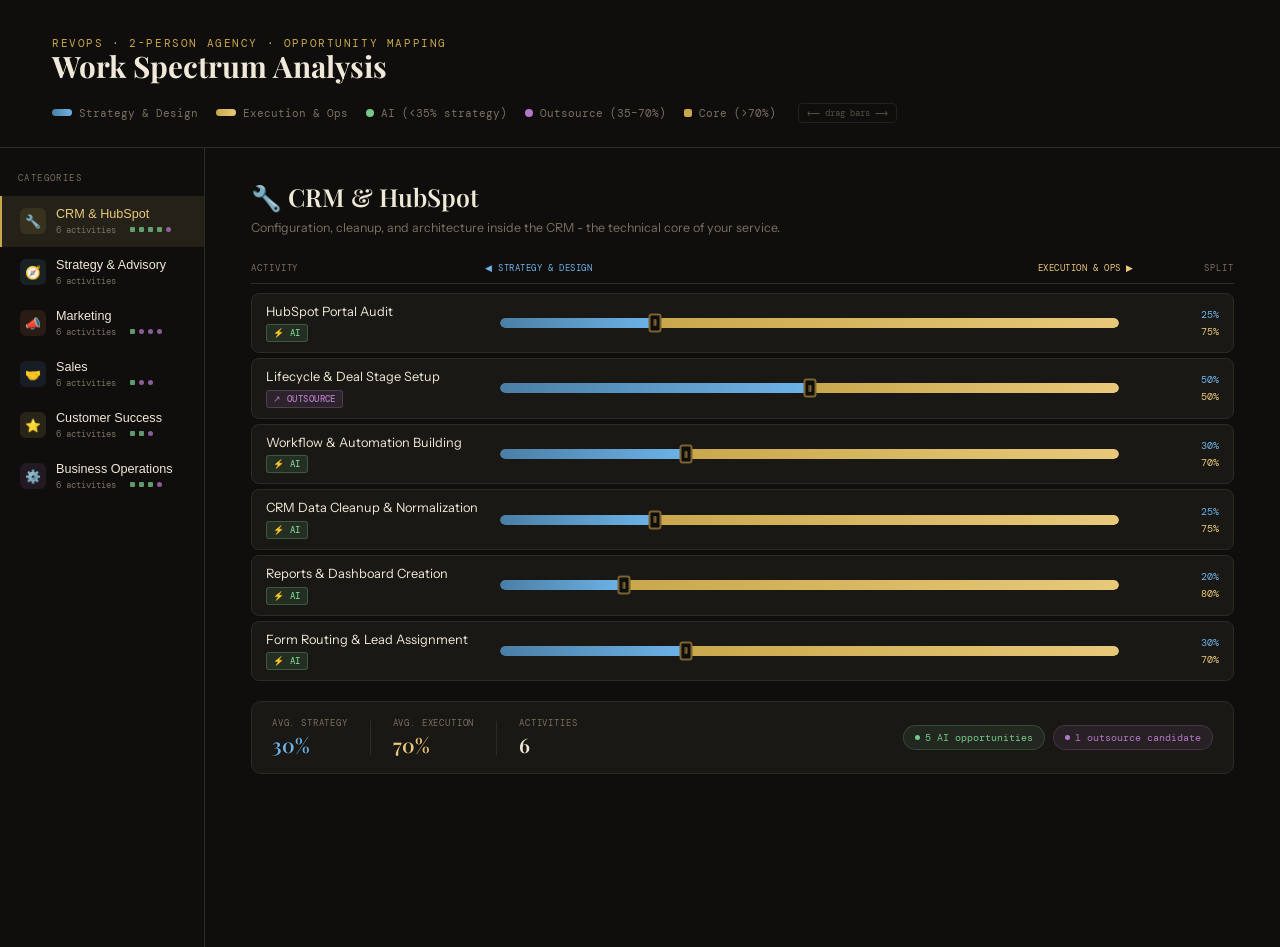
==== opportunities.html @ 94891f40 "Adding sub page for opportunity review" ====
<!DOCTYPE html>
<html lang="en">
<head>
<meta charset="UTF-8">
<meta name="viewport" content="width=device-width, initial-scale=1.0">
<title>RevOps Opportunity Spectrum</title>
<link href="https://fonts.googleapis.com/css2?family=Playfair+Display:wght@400;600;700&family=DM+Mono:wght@300;400;500&family=Instrument+Sans:wght@300;400;500&display=swap" rel="stylesheet">
<style>
  *, *::before, *::after { box-sizing: border-box; margin: 0; padding: 0; }
  :root {
    --bg: #0f0e0c;
    --surface: #1a1814;
    --surface2: #242118;
    --border: #2e2b24;
    --gold: #c9a84c;
    --gold-light: #e8c97a;
    --gold-dim: #7a6530;
    --cream: #f0e8d8;
    --muted: #7a7060;
    --strategy: #4a7fa5;
    --strategy-light: #6db3e8;
    --ops: #c9a84c;
    --ops-light: #e8c97a;
    --ai-color: #78c88c;
    --outsource-color: #b478c8;
  }
  body {
    background: var(--bg);
    color: var(--cream);
    font-family: 'Instrument Sans', sans-serif;
    min-height: 100vh;
    overflow-x: hidden;
    user-select: none;
  }
  header {
    padding: 32px 52px 24px;
    border-bottom: 1px solid var(--border);
    display: flex;
    align-items: flex-end;
    justify-content: space-between;
    gap: 20px;
    flex-wrap: wrap;
  }
  .header-left h1 {
    font-family: 'Playfair Display', serif;
    font-size: 1.85rem;
    font-weight: 700;
    color: var(--cream);
    line-height: 1.1;
  }
  .header-left .subtitle {
    font-family: 'DM Mono', monospace;
    font-size: 0.66rem;
    color: var(--gold);
    letter-spacing: 0.15em;
    text-transform: uppercase;
    margin-top: 5px;
  }
  .legend {
    display: flex;
    gap: 18px;
    align-items: center;
    flex-wrap: wrap;
    justify-content: flex-end;
  }
  .legend-item {
    display: flex;
    align-items: center;
    gap: 7px;
    font-size: 0.68rem;
    font-family: 'DM Mono', monospace;
    color: var(--muted);
  }
  .legend-swatch { width: 20px; height: 7px; border-radius: 4px; }
  .legend-swatch.s { background: linear-gradient(90deg, var(--strategy), var(--strategy-light)); }
  .legend-swatch.o { background: linear-gradient(90deg, var(--ops), var(--ops-light)); }
  .legend-dot { width: 8px; height: 8px; border-radius: 50%; }
  .legend-dot.ai { background: var(--ai-color); }
  .legend-dot.out { background: var(--outsource-color); }
  .legend-dot.core { background: var(--gold); border-radius: 2px; }
  .legend-hint {
    font-family: 'DM Mono', monospace;
    font-size: 0.59rem;
    color: var(--muted);
    opacity: 0.65;
    border: 1px solid var(--border);
    padding: 3px 8px;
    border-radius: 4px;
    margin-left: 4px;
  }

  .app {
    display: grid;
    grid-template-columns: 205px 1fr;
    height: calc(100vh - 101px);
  }
  .sidebar {
    border-right: 1px solid var(--border);
    padding: 24px 0;
    overflow-y: auto;
  }
  .sidebar-label {
    font-family: 'DM Mono', monospace;
    font-size: 0.59rem;
    letter-spacing: 0.15em;
    text-transform: uppercase;
    color: var(--muted);
    padding: 0 18px 12px;
  }
  .cat-btn {
    display: flex;
    align-items: center;
    gap: 10px;
    width: 100%;
    padding: 11px 18px;
    background: none;
    border: none;
    cursor: pointer;
    text-align: left;
    transition: all 0.18s;
    border-left: 2px solid transparent;
  }
  .cat-btn:hover { background: var(--surface); }
  .cat-btn.active { background: var(--surface2); border-left-color: var(--gold); }
  .cat-icon {
    width: 26px; height: 26px;
    border-radius: 6px;
    display: flex; align-items: center; justify-content: center;
    font-size: 0.8rem; flex-shrink: 0;
  }
  .cat-text { flex: 1; min-width: 0; }
  .cat-name { font-size: 0.79rem; font-weight: 500; color: var(--cream); display: block; }
  .cat-btn.active .cat-name { color: var(--gold-light); }
  .cat-meta {
    font-family: 'DM Mono', monospace;
    font-size: 0.57rem;
    color: var(--muted);
    display: flex;
    gap: 4px;
    margin-top: 3px;
    align-items: center;
  }
  .mini-pip { width: 5px; height: 5px; border-radius: 1px; display: inline-block; flex-shrink: 0; }

  .main { overflow-y: auto; padding: 32px 46px; }

  .category-header {
    margin-bottom: 24px;
    opacity: 0;
    animation: fadeUp 0.35s forwards;
  }
  .category-title {
    font-family: 'Playfair Display', serif;
    font-size: 1.55rem;
    font-weight: 600;
    color: var(--cream);
  }
  .category-desc {
    color: var(--muted);
    font-size: 0.78rem;
    margin-top: 5px;
    line-height: 1.6;
  }

  .col-headers {
    display: grid;
    grid-template-columns: 220px 1fr 86px;
    gap: 14px;
    align-items: center;
    margin-bottom: 9px;
    padding-bottom: 9px;
    border-bottom: 1px solid var(--border);
  }
  .col-lbl {
    font-family: 'DM Mono', monospace;
    font-size: 0.58rem;
    letter-spacing: 0.1em;
    text-transform: uppercase;
    color: var(--muted);
  }
  .col-spectrum-lbl { display: flex; justify-content: space-between; }
  .col-spectrum-lbl span {
    font-family: 'DM Mono', monospace;
    font-size: 0.58rem;
    letter-spacing: 0.06em;
    text-transform: uppercase;
  }
  .col-spectrum-lbl span:first-child { color: var(--strategy-light); }
  .col-spectrum-lbl span:last-child  { color: var(--ops-light); }

  .activity-list { display: flex; flex-direction: column; gap: 5px; }

  .activity-row {
    display: grid;
    grid-template-columns: 220px 1fr 86px;
    gap: 14px;
    align-items: center;
    padding: 10px 14px;
    border-radius: 8px;
    background: var(--surface);
    border: 1px solid var(--border);
    transition: border-color 0.18s, background 0.18s;
    opacity: 0;
    animation: fadeUp 0.3s forwards;
  }
  .activity-row:hover { border-color: var(--gold-dim); background: var(--surface2); }

  .act-label { display: flex; flex-direction: column; gap: 4px; }
  .act-name { font-size: 0.8rem; color: var(--cream); line-height: 1.3; }
  .opp-tag {
    font-family: 'DM Mono', monospace;
    font-size: 0.56rem;
    padding: 2px 6px;
    border-radius: 3px;
    letter-spacing: 0.05em;
    text-transform: uppercase;
    font-weight: 500;
    display: inline-block;
    width: fit-content;
    transition: background 0.25s, color 0.25s, border-color 0.25s;
  }
  .tag-ai  { background: rgba(120,200,140,0.12); color: var(--ai-color);        border: 1px solid rgba(120,200,140,0.28); }
  .tag-out { background: rgba(180,120,200,0.12); color: var(--outsource-color); border: 1px solid rgba(180,120,200,0.28); }
  .tag-core{ background: rgba(201,168,76,0.10);  color: var(--gold);            border: 1px solid rgba(201,168,76,0.22); }

  /* DRAGGABLE BAR */
  .bar-wrap {
    position: relative;
    height: 28px;
    display: flex;
    align-items: center;
    cursor: ew-resize;
  }
  .bar-track {
    position: absolute;
    inset: 9px 0;
    height: 10px;
    background: rgba(0,0,0,0.4);
    border-radius: 5px;
    overflow: hidden;
  }
  .bar-s {
    position: absolute;
    left: 0; top: 0; bottom: 0;
    background: linear-gradient(90deg, var(--strategy) 0%, var(--strategy-light) 100%);
    border-radius: 5px 0 0 5px;
  }
  .bar-o {
    position: absolute;
    right: 0; top: 0; bottom: 0;
    background: linear-gradient(90deg, var(--ops) 0%, var(--ops-light) 100%);
    border-radius: 0 5px 5px 0;
  }
  .bar-handle {
    position: absolute;
    top: 50%;
    transform: translate(-50%, -50%);
    width: 13px; height: 19px;
    background: var(--bg);
    border: 2px solid var(--gold-dim);
    border-radius: 3px;
    cursor: ew-resize;
    z-index: 3;
    transition: border-color 0.15s;
  }
  .bar-handle::before, .bar-handle::after {
    content: '';
    position: absolute;
    top: 50%; transform: translateY(-50%);
    width: 1.5px; height: 7px;
    background: var(--gold-dim);
    border-radius: 1px;
    transition: background 0.15s;
  }
  .bar-handle::before { left: 3px; }
  .bar-handle::after  { right: 3px; }
  .bar-wrap:hover .bar-handle,
  .bar-wrap.dragging .bar-handle {
    border-color: var(--gold);
  }
  .bar-wrap:hover .bar-handle::before,
  .bar-wrap:hover .bar-handle::after,
  .bar-wrap.dragging .bar-handle::before,
  .bar-wrap.dragging .bar-handle::after {
    background: var(--gold);
  }

  .pct-col {
    font-family: 'DM Mono', monospace;
    font-size: 0.63rem;
    text-align: right;
    line-height: 1.7;
    white-space: nowrap;
  }
  .pct-s { color: var(--strategy-light); }
  .pct-o { color: var(--ops-light); }

  .summary-bar {
    margin-top: 20px;
    padding: 15px 20px;
    background: var(--surface);
    border: 1px solid var(--border);
    border-radius: 10px;
    display: flex;
    align-items: center;
    gap: 22px;
    opacity: 0;
    animation: fadeUp 0.4s 0.22s forwards;
    flex-wrap: wrap;
  }
  .sum-stat { display: flex; flex-direction: column; gap: 2px; }
  .sum-label {
    font-family: 'DM Mono', monospace;
    font-size: 0.57rem;
    color: var(--muted);
    letter-spacing: 0.09em;
    text-transform: uppercase;
  }
  .sum-val {
    font-family: 'Playfair Display', serif;
    font-size: 1.25rem;
    font-weight: 600;
  }
  .sum-val.s { color: var(--strategy-light); }
  .sum-val.o { color: var(--ops-light); }
  .sum-val.n { color: var(--cream); }
  .divv { width: 1px; height: 34px; background: var(--border); }
  .opp-pills { margin-left: auto; display: flex; gap: 8px; flex-wrap: wrap; }
  .opp-pill {
    display: flex; align-items: center; gap: 5px;
    font-family: 'DM Mono', monospace;
    font-size: 0.62rem;
    padding: 5px 11px;
    border-radius: 20px;
    transition: all 0.2s;
  }
  .opp-pill .dot { width: 5px; height: 5px; border-radius: 50%; background: currentColor; flex-shrink: 0; }
  .opp-pill.ai   { background: rgba(120,200,140,0.09); color: var(--ai-color);        border: 1px solid rgba(120,200,140,0.22); }
  .opp-pill.out  { background: rgba(180,120,200,0.09); color: var(--outsource-color); border: 1px solid rgba(180,120,200,0.22); }
  .opp-pill.core { background: rgba(201,168,76,0.09);  color: var(--gold);            border: 1px solid rgba(201,168,76,0.18); }

  @keyframes fadeUp {
    from { opacity: 0; transform: translateY(7px); }
    to   { opacity: 1; transform: translateY(0); }
  }
  .activity-row:nth-child(1) { animation-delay: 0.04s; }
  .activity-row:nth-child(2) { animation-delay: 0.09s; }
  .activity-row:nth-child(3) { animation-delay: 0.14s; }
  .activity-row:nth-child(4) { animation-delay: 0.19s; }
  .activity-row:nth-child(5) { animation-delay: 0.24s; }
  .activity-row:nth-child(6) { animation-delay: 0.29s; }
  .activity-row:nth-child(7) { animation-delay: 0.34s; }
</style>
</head>
<body>

<header>
  <div class="header-left">
    <div class="subtitle">RevOps · 2-Person Agency · Opportunity Mapping</div>
    <h1>Work Spectrum Analysis</h1>
  </div>
  <div class="legend">
    <div class="legend-item"><div class="legend-swatch s"></div>Strategy &amp; Design</div>
    <div class="legend-item"><div class="legend-swatch o"></div>Execution &amp; Ops</div>
    <div class="legend-item"><div class="legend-dot ai"></div>AI (&lt;35% strategy)</div>
    <div class="legend-item"><div class="legend-dot out"></div>Outsource (35–70%)</div>
    <div class="legend-item"><div class="legend-dot core"></div>Core (&gt;70%)</div>
    <div class="legend-hint">⟵ drag bars ⟶</div>
  </div>
</header>

<div class="app">
  <nav class="sidebar"><div class="sidebar-label">Categories</div><div id="nav"></div></nav>
  <main class="main" id="main"></main>
</div>

<script>
// Tag auto-assigned by strategy %
// >70% strategy  → core (human judgment)
// <35% strategy  → ai  (repeatable / automatable)
// 35–70%         → outsource (mixed, delegatable)
function autoTag(s) {
  if (s >= 70) return 'core';
  if (s <= 35) return 'ai';
  return 'out';
}
const TAG_LABELS = { ai: '⚡ AI', out: '↗ Outsource', core: '✦ Core' };

const CATEGORIES = [
  {
    id: 'crm',
    icon: '🔧',
    name: 'CRM & HubSpot',
    color: '#c9a84c',
    desc: 'Configuration, cleanup, and architecture inside the CRM - the technical core of your service.',
    activities: [
      { name: 'HubSpot Portal Audit', s: 25 },
      { name: 'Lifecycle & Deal Stage Setup', s: 50 },
      { name: 'Workflow & Automation Building', s: 30 },
      { name: 'CRM Data Cleanup & Normalization', s: 25 },
      { name: 'Reports & Dashboard Creation', s: 20 },
      { name: 'Form Routing & Lead Assignment', s: 30 },
    ]
  },
  {
    id: 'strategy',
    icon: '🧭',
    name: 'Strategy & Advisory',
    color: '#6db3e8',
    desc: 'High-value consulting that defines direction - your highest-leverage, highest-margin output.',
    activities: [
      { name: 'Sales Process & Funnel Design', s: 85 },
      { name: 'Sales Coaching & Consultation', s: 90 },
      { name: 'Sales Call Reviews & Feedback', s: 90 },
      { name: 'Funnel Visualization & Mapping', s: 80 },
      { name: 'RevOps Roadmap Planning', s: 85 },
      { name: 'ICP & Targeting Definition', s: 90 },
    ]
  },
  {
    id: 'marketing',
    icon: '📣',
    name: 'Marketing',
    color: '#e8855a',
    desc: 'Demand generation and content to keep your own pipeline full as a 2-person shop.',
    activities: [
      { name: 'Brand Positioning & Messaging', s: 90 },
      { name: 'Content Strategy & Editorial', s: 80 },
      { name: 'Case Studies & Social Content', s: 55 },
      { name: 'Cold Outreach', s: 40 },
      { name: 'Website Copy & Landing Pages', s: 30 },
      { name: 'Analytics Review & Reporting', s: 50 },
    ]
  },
  {
    id: 'sales',
    icon: '🤝',
    name: 'Sales',
    color: '#5a8ee8',
    desc: 'Closing new clients - from first touch to signed contract.',
    activities: [
      { name: 'Discovery & Qualification Calls', s: 90 },
      { name: 'Proposal & Scope Writing', s: 65 },
      { name: 'Pricing & Deal Structuring', s: 85 },
      { name: 'Referral & Partner Development', s: 80 },
      { name: 'Outbound Prospecting & Follow-Up', s: 40 },
      { name: 'CRM Pipeline Hygiene', s: 10 },
    ]
  },
  {
    id: 'cs',
    icon: '⭐',
    name: 'Customer Success',
    color: '#e8c97a',
    desc: 'Retention, expansion, and ensuring clients see measurable ROI from your work.',
    activities: [
      { name: 'Onboarding & Kickoff Calls', s: 80 },
      { name: 'Ongoing Check-ins & QBRs', s: 75 },
      { name: 'Renewal & Upsell Conversations', s: 85 },
      { name: 'Client Progress Reporting', s: 20 },
      { name: 'Documentation & SOP Delivery', s: 20 },
      { name: 'Testimonials & Case Study Capture', s: 50 },
    ]
  },
  {
    id: 'ops',
    icon: '⚙️',
    name: 'Business Operations',
    color: '#b478c8',
    desc: 'Internal admin, finance, and systems that keep a lean 2-person shop running.',
    activities: [
      { name: 'Strategic Planning & Goal Setting', s: 95 },
      { name: 'Invoicing & Contract Management', s: 20 },
      { name: 'Bookkeeping & Tax Compliance', s: 40 },
      { name: 'Internal Project Management', s: 30 },
      { name: 'Toolstack & Vendor Management', s: 25 },
      { name: 'Financial Review & Forecasting', s: 80 },
    ]
  },
];

// Mutable state: strategy % per [catId][actIndex]
const state = {};
CATEGORIES.forEach(cat => {
  state[cat.id] = cat.activities.map(a => a.s);
});

let activeId = CATEGORIES[0].id;

// ── Sidebar ───────────────────────────────────────────────────────────────────
function renderNav() {
  document.getElementById('nav').innerHTML = CATEGORIES.map(cat => {
    const vals = state[cat.id];
    const aiN  = vals.filter(v => autoTag(v) === 'ai').length;
    const outN = vals.filter(v => autoTag(v) === 'out').length;
    const pips =
      Array(Math.min(aiN,  4)).fill(`<span class="mini-pip" style="background:var(--ai-color);opacity:.75"></span>`).join('') +
      Array(Math.min(outN, 3)).fill(`<span class="mini-pip" style="background:var(--outsource-color);opacity:.75;border-radius:50%"></span>`).join('');
    return `
      <button class="cat-btn ${cat.id === activeId ? 'active' : ''}" onclick="setCategory('${cat.id}')">
        <div class="cat-icon" style="background:${cat.color}1e;color:${cat.color}">${cat.icon}</div>
        <div class="cat-text">
          <span class="cat-name">${cat.name}</span>
          <div class="cat-meta">${cat.activities.length} activities &nbsp;${pips}</div>
        </div>
      </button>`;
  }).join('');
}

// ── Main panel ────────────────────────────────────────────────────────────────
function renderMain(catId) {
  const cat  = CATEGORIES.find(c => c.id === catId);
  const vals = state[catId];

  document.getElementById('main').innerHTML = `
    <div class="category-header">
      <div class="category-title">${cat.icon} ${cat.name}</div>
      <div class="category-desc">${cat.desc}</div>
    </div>
    <div class="col-headers">
      <div class="col-lbl">Activity</div>
      <div class="col-spectrum-lbl">
        <span>◀ Strategy &amp; Design</span>
        <span>Execution &amp; Ops ▶</span>
      </div>
      <div class="col-lbl" style="text-align:right">Split</div>
    </div>
    <div class="activity-list">
      ${cat.activities.map((a, i) => rowHTML(catId, i, vals[i])).join('')}
    </div>
    <div class="summary-bar" id="sum">${summaryHTML(catId)}</div>
  `;

  cat.activities.forEach((_, i) => attachDrag(catId, i));
}

function rowHTML(catId, i, s) {
  const tag = autoTag(s);
  return `
    <div class="activity-row" id="row-${catId}-${i}">
      <div class="act-label">
        <div class="act-name">${CATEGORIES.find(c => c.id===catId).activities[i].name}</div>
        <div class="opp-tag tag-${tag}" id="tag-${catId}-${i}">${TAG_LABELS[tag]}</div>
      </div>
      <div class="bar-wrap" id="bw-${catId}-${i}">
        <div class="bar-track">
          <div class="bar-s" id="bs-${catId}-${i}" style="width:${s}%"></div>
          <div class="bar-o" id="bo-${catId}-${i}" style="width:${100-s}%"></div>
        </div>
        <div class="bar-handle" id="bh-${catId}-${i}" style="left:${s}%"></div>
      </div>
      <div class="pct-col">
        <div class="pct-s" id="ps-${catId}-${i}">${s}%</div>
        <div class="pct-o" id="po-${catId}-${i}">${100-s}%</div>
      </div>
    </div>`;
}

function summaryHTML(catId) {
  const vals  = state[catId];
  const avg   = Math.round(vals.reduce((a,b)=>a+b,0) / vals.length);
  const aiN   = vals.filter(v => autoTag(v) === 'ai').length;
  const outN  = vals.filter(v => autoTag(v) === 'out').length;
  const coreN = vals.filter(v => autoTag(v) === 'core').length;
  return `
    <div class="sum-stat">
      <div class="sum-label">Avg. Strategy</div>
      <div class="sum-val s">${avg}%</div>
    </div>
    <div class="divv"></div>
    <div class="sum-stat">
      <div class="sum-label">Avg. Execution</div>
      <div class="sum-val o">${100-avg}%</div>
    </div>
    <div class="divv"></div>
    <div class="sum-stat">
      <div class="sum-label">Activities</div>
      <div class="sum-val n">${vals.length}</div>
    </div>
    <div class="opp-pills">
      ${aiN   > 0 ? `<div class="opp-pill ai"  ><div class="dot"></div>${aiN} AI opportunit${aiN===1?'y':'ies'}</div>` : ''}
      ${outN  > 0 ? `<div class="opp-pill out" ><div class="dot"></div>${outN} outsource candidate${outN===1?'':'s'}</div>` : ''}
      ${coreN > 0 ? `<div class="opp-pill core"><div class="dot"></div>${coreN} core / keep</div>` : ''}
    </div>`;
}

// ── Drag ──────────────────────────────────────────────────────────────────────
function attachDrag(catId, i) {
  const wrap   = document.getElementById(`bw-${catId}-${i}`);
  const handle = document.getElementById(`bh-${catId}-${i}`);
  if (!wrap || !handle) return;

  function pctFromX(clientX) {
    const r = wrap.getBoundingClientRect();
    const raw = (clientX - r.left) / r.width * 100;
    return Math.round(Math.min(100, Math.max(0, raw)) / 5) * 5;
  }

  function applyVal(val) {
    state[catId][i] = val;
    document.getElementById(`bs-${catId}-${i}`).style.width = val + '%';
    document.getElementById(`bo-${catId}-${i}`).style.width = (100-val) + '%';
    handle.style.left = val + '%';
    document.getElementById(`ps-${catId}-${i}`).textContent = val + '%';
    document.getElementById(`po-${catId}-${i}`).textContent = (100-val) + '%';
    const tag = autoTag(val);
    const tagEl = document.getElementById(`tag-${catId}-${i}`);
    tagEl.className = `opp-tag tag-${tag}`;
    tagEl.textContent = TAG_LABELS[tag];
    document.getElementById('sum').innerHTML = summaryHTML(catId);
    // refresh nav pips without full re-render
    renderNav();
  }

  // click on track
  wrap.addEventListener('click', e => {
    if (e.target === handle) return;
    applyVal(pctFromX(e.clientX));
  });

  // mouse drag
  handle.addEventListener('mousedown', e => {
    e.preventDefault();
    wrap.classList.add('dragging');
    const onMove = e2 => applyVal(pctFromX(e2.clientX));
    const onUp   = ()  => { wrap.classList.remove('dragging'); document.removeEventListener('mousemove', onMove); document.removeEventListener('mouseup', onUp); };
    document.addEventListener('mousemove', onMove);
    document.addEventListener('mouseup',   onUp);
  });

  // touch drag
  handle.addEventListener('touchstart', e => {
    e.preventDefault();
    wrap.classList.add('dragging');
    const onMove = e2 => { e2.preventDefault(); applyVal(pctFromX(e2.touches[0].clientX)); };
    const onEnd  = ()  => { wrap.classList.remove('dragging'); document.removeEventListener('touchmove', onMove); document.removeEventListener('touchend', onEnd); };
    document.addEventListener('touchmove', onMove, { passive: false });
    document.addEventListener('touchend',  onEnd);
  }, { passive: false });
}

function setCategory(id) {
  activeId = id;
  renderNav();
  renderMain(id);
}

renderNav();
renderMain(activeId);
</script>
</body>
</html>
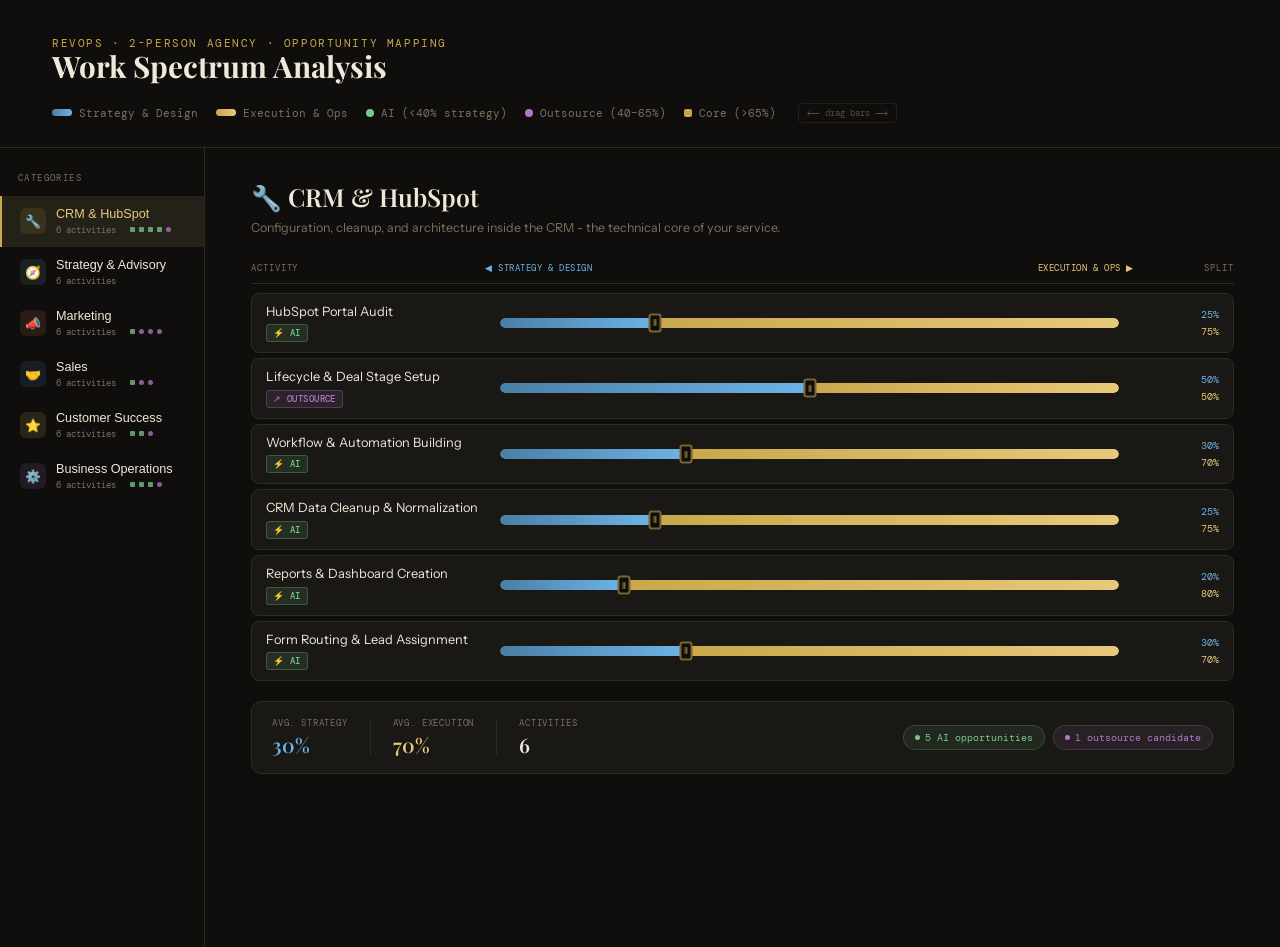
==== commit 686f8c8a: "Updated opp page categories" ====
--- a/opportunities.html
+++ b/opportunities.html
@@ -362,9 +362,9 @@
   <div class="legend">
     <div class="legend-item"><div class="legend-swatch s"></div>Strategy &amp; Design</div>
     <div class="legend-item"><div class="legend-swatch o"></div>Execution &amp; Ops</div>
-    <div class="legend-item"><div class="legend-dot ai"></div>AI (&lt;35% strategy)</div>
-    <div class="legend-item"><div class="legend-dot out"></div>Outsource (35–70%)</div>
-    <div class="legend-item"><div class="legend-dot core"></div>Core (&gt;70%)</div>
+    <div class="legend-item"><div class="legend-dot ai"></div>AI (&lt;40% strategy)</div>
+    <div class="legend-item"><div class="legend-dot out"></div>Outsource (40–65%)</div>
+    <div class="legend-item"><div class="legend-dot core"></div>Core (&gt;65%)</div>
     <div class="legend-hint">⟵ drag bars ⟶</div>
   </div>
 </header>
